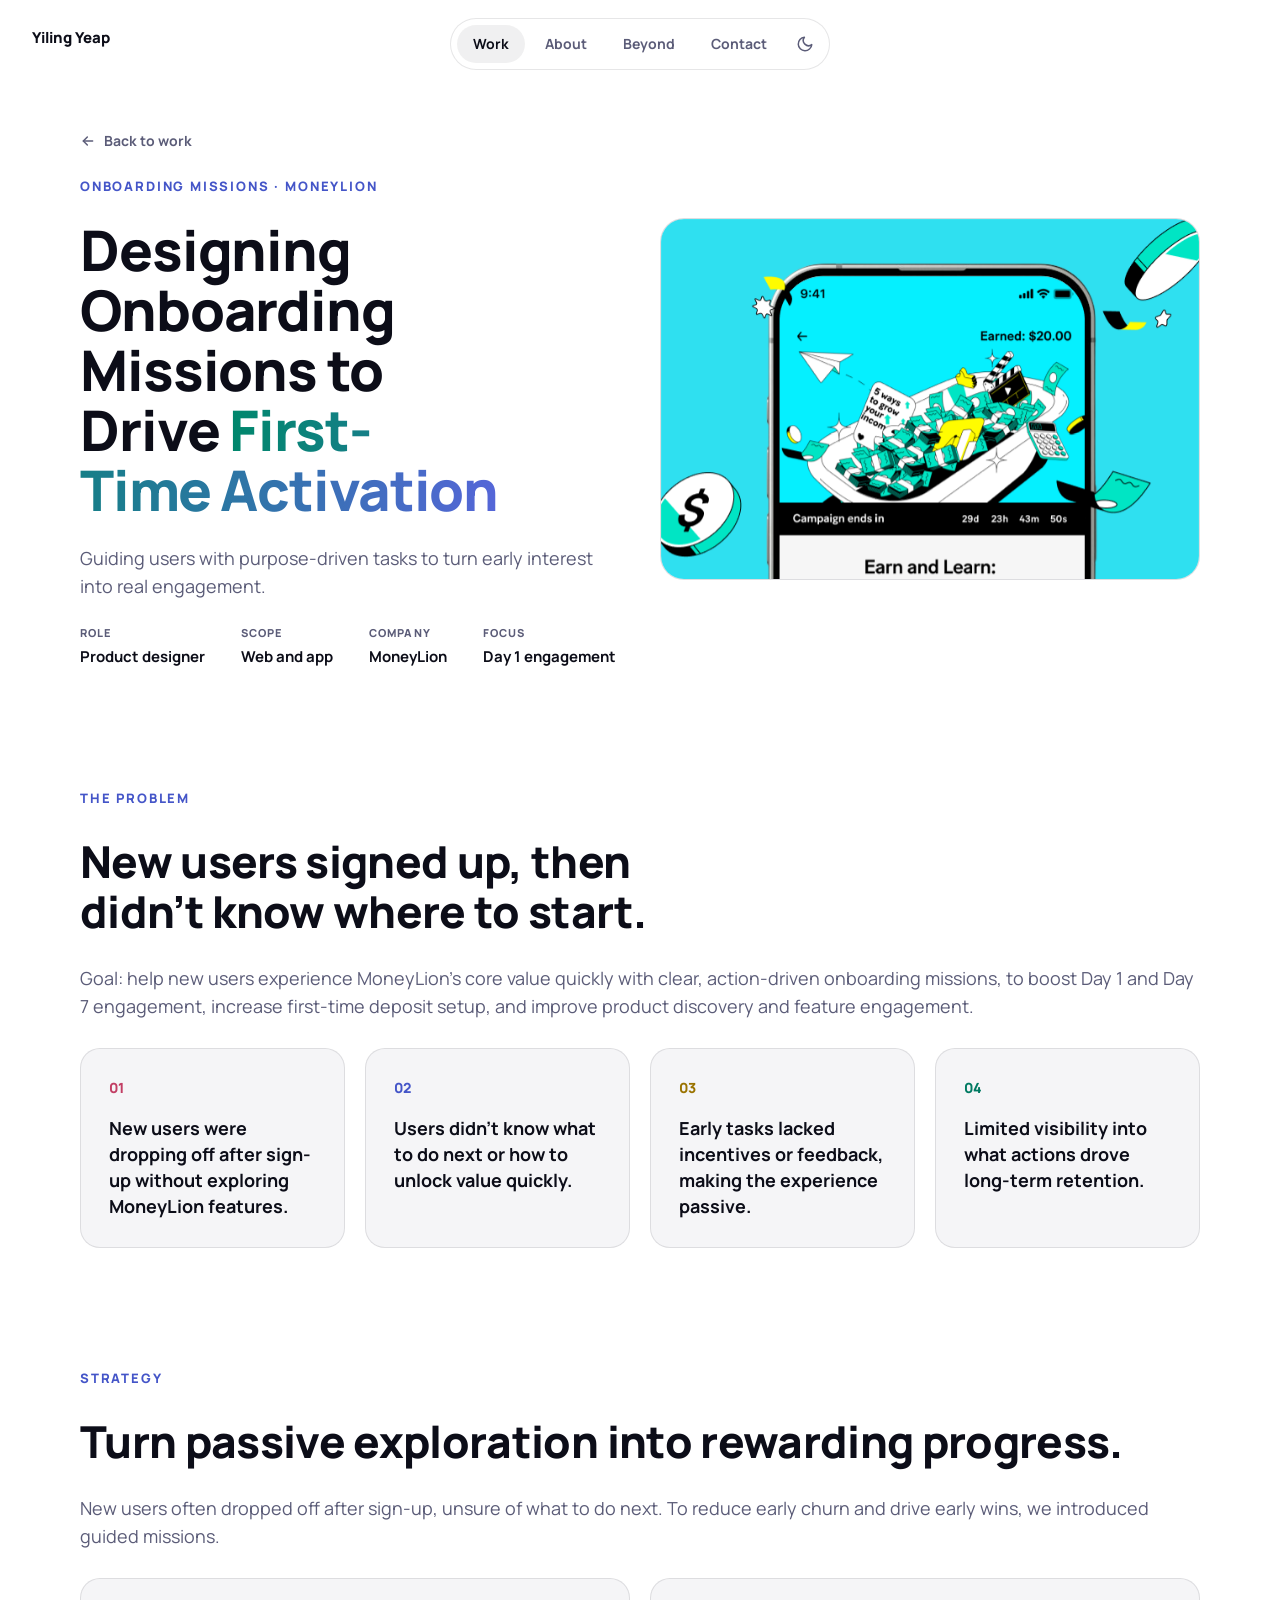
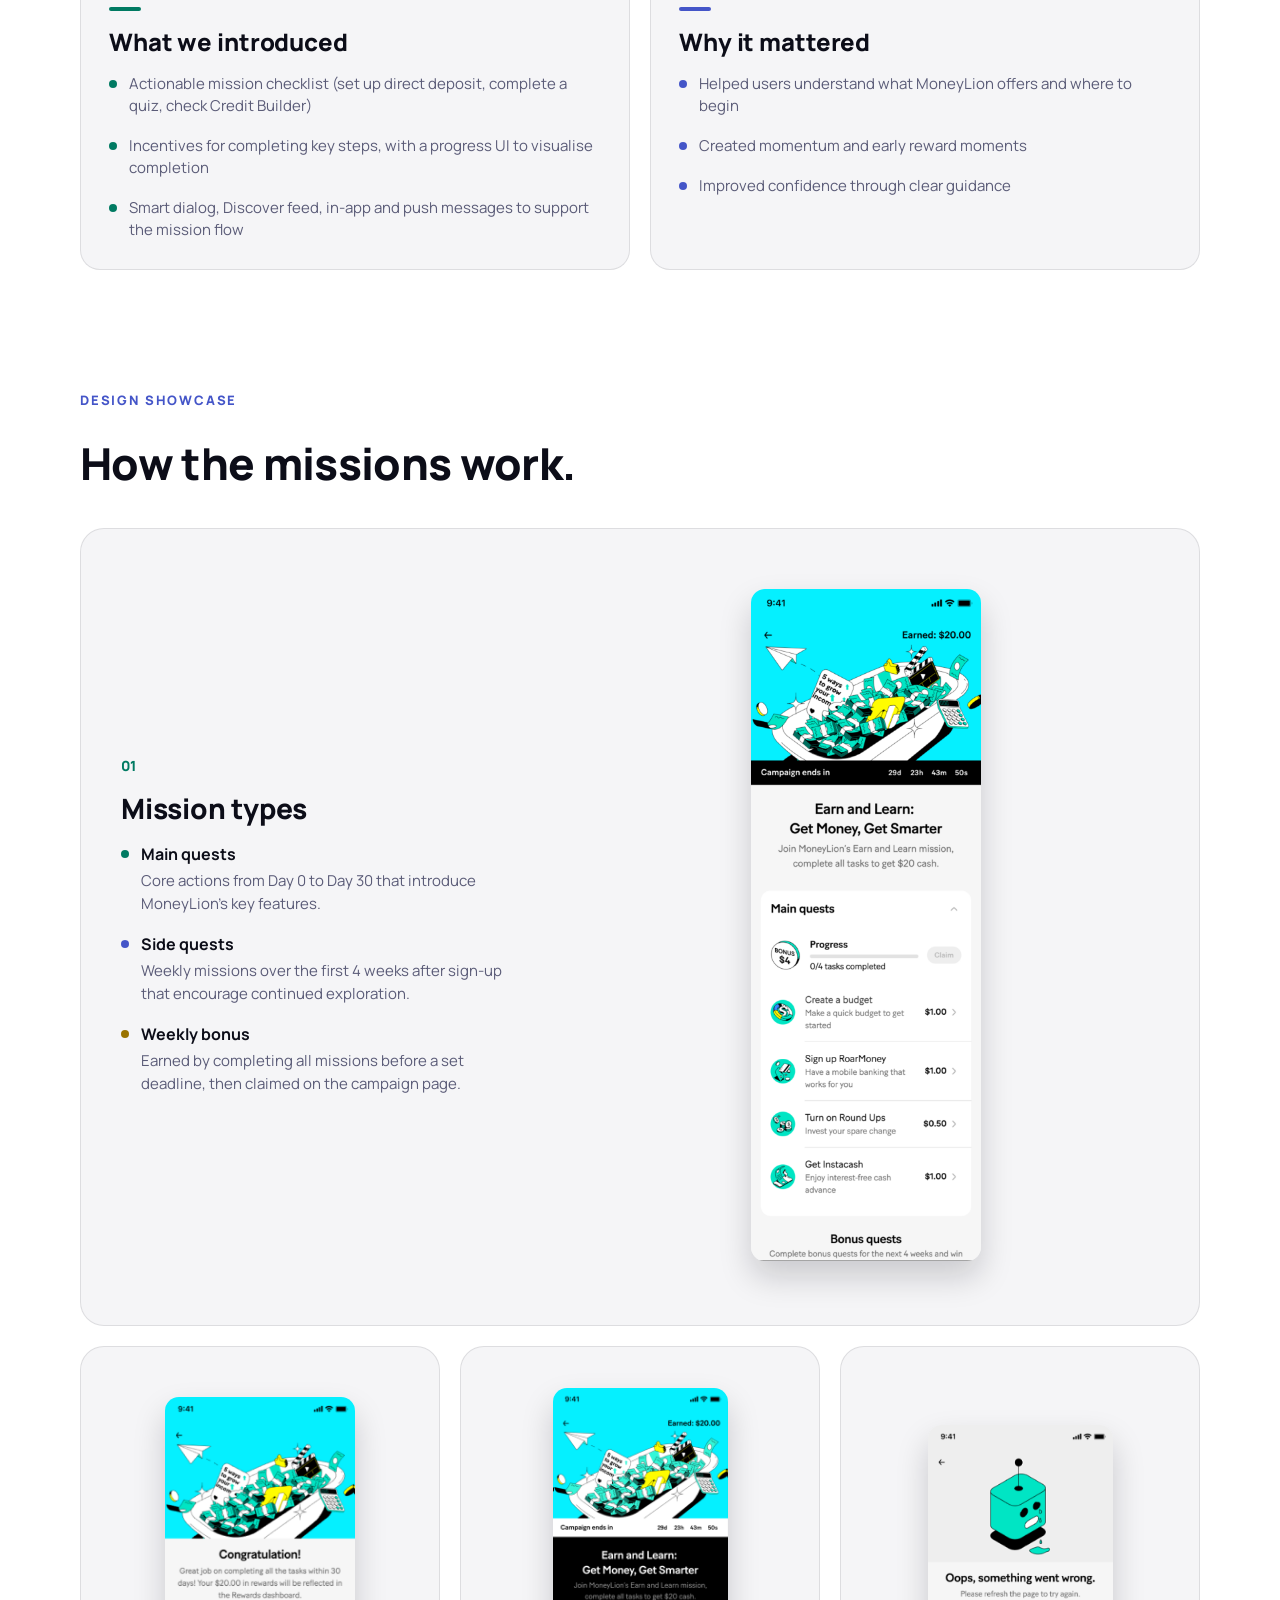
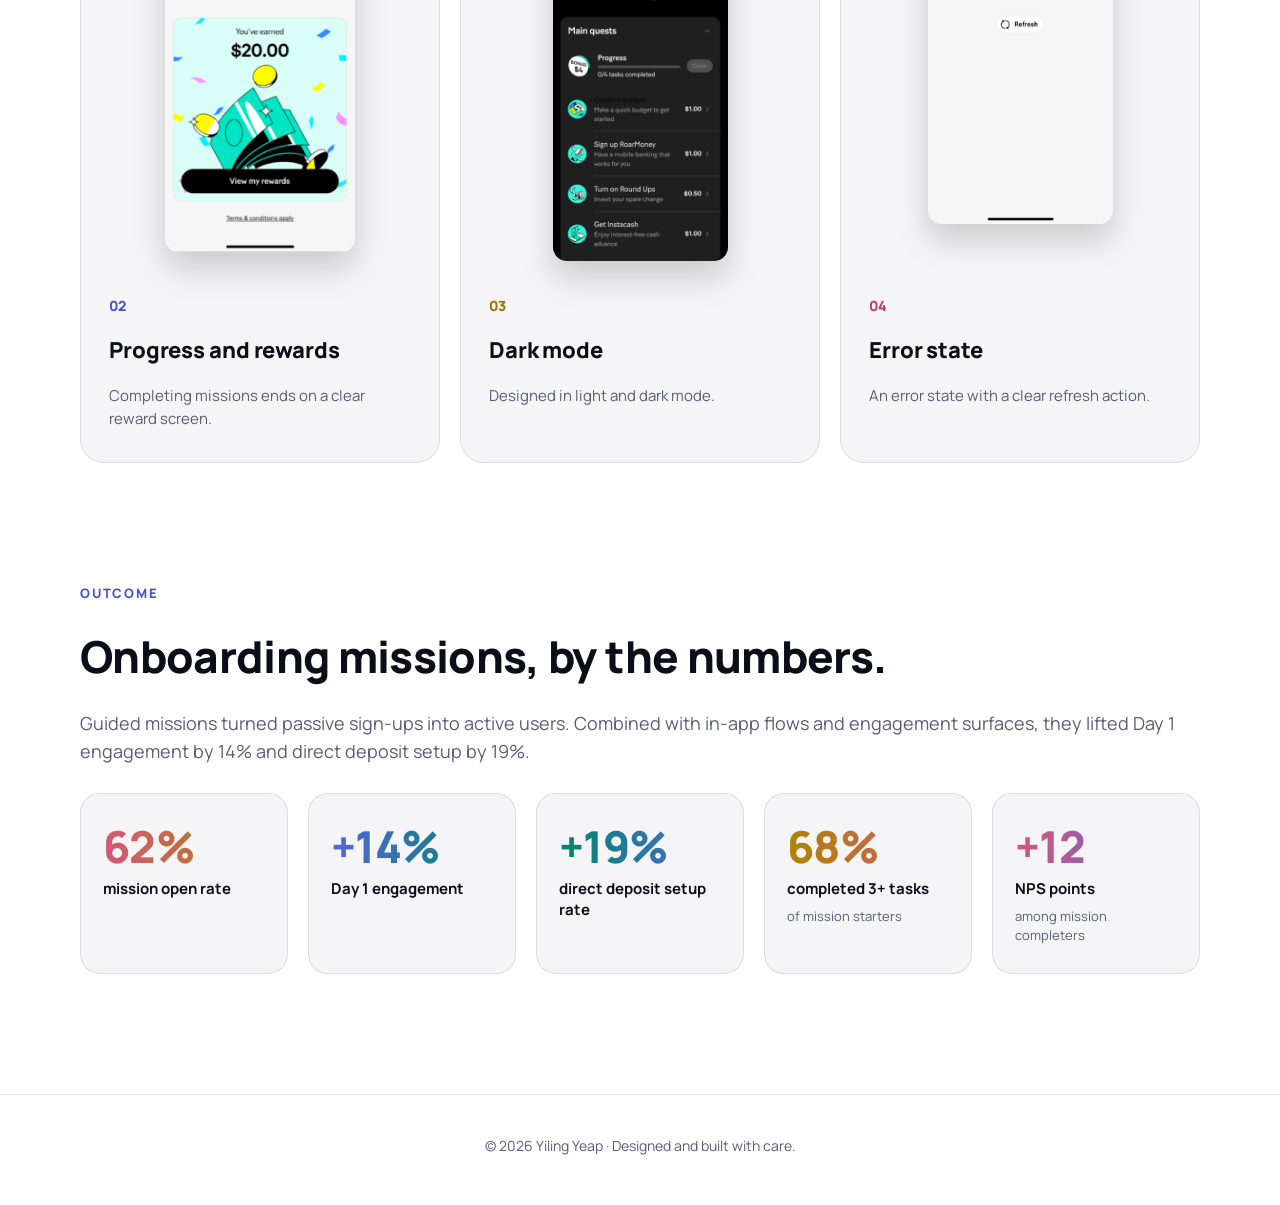
==== onboarding.html @ b0829413 "Remove dark edge columns baked into case-study screenshots Co-Authored-By: Claude Sonnet 5.5 <norepl" ====
<!doctype html>
<html lang="en">
<head>
<meta charset="utf-8">
<meta name="viewport" content="width=device-width,initial-scale=1">
<title>Onboarding Missions · Yiling Yeap</title>
<meta name="description" content="Designing MoneyLion Onboarding Missions: purpose-driven tasks that turn early interest into first-time activation. A case study by Yiling Yeap.">
<meta property="og:title" content="Onboarding Missions · Yiling Yeap">
<meta property="og:description" content="Designing MoneyLion Onboarding Missions to drive first-time activation.">
<meta name="theme-color" content="#0C0D18">
<script>
(function(){var t='dark';try{var s=localStorage.getItem('theme');if(s==='light'||s==='dark')t=s;else if(window.matchMedia&&matchMedia('(prefers-color-scheme: light)').matches)t='light';}catch(e){try{if(matchMedia('(prefers-color-scheme: light)').matches)t='light';}catch(e2){}}
document.documentElement.setAttribute('data-theme',t);
var m=document.querySelector('meta[name="theme-color"]');if(m)m.setAttribute('content',t==='light'?'#FFFFFF':'#0C0D18');})();
</script>
<link rel="preconnect" href="https://fonts.googleapis.com">
<link rel="preconnect" href="https://fonts.gstatic.com" crossorigin>
<link href="https://fonts.googleapis.com/css2?family=Manrope:wght@400;500;700;800&display=swap" rel="stylesheet">
<style>/* critical fallback: keeps the theme toggle from ever rendering as an unstyled button */
.theme-toggle{width:36px;height:36px;padding:0;margin:0;border:0;background:none;color:inherit;font:inherit;display:inline-grid;place-items:center;cursor:pointer;vertical-align:middle}
.theme-toggle svg{width:18px;height:18px;display:block}
.theme-toggle .i-moon{display:none}
html[data-theme="light"] .theme-toggle .i-sun{display:none}
html[data-theme="light"] .theme-toggle .i-moon{display:block}</style>
<!-- Cache-busting: bump ?v= on style.css and script.js (here and below) whenever either file changes -->
<link rel="stylesheet" href="style.css?v=20261031e">
</head>
<body class="case">

<a class="brand" href="index.html">Yiling Yeap</a>
<nav class="nav" aria-label="Primary">
  <a href="index.html#work" class="on" aria-current="page">Work</a><a href="index.html#about">About</a><a href="index.html#beyond">Beyond</a><a href="index.html#contact">Contact</a>
  <button class="theme-toggle" id="themeToggle" type="button" aria-label="Switch to light mode" aria-pressed="false">
  <svg class="i-sun" width="18" height="18" viewBox="0 0 24 24" fill="none" stroke="currentColor" stroke-width="2" stroke-linecap="round" stroke-linejoin="round" aria-hidden="true"><circle cx="12" cy="12" r="4"/><path d="M12 2v2M12 20v2M4.93 4.93l1.41 1.41M17.66 17.66l1.41 1.41M2 12h2M20 12h2M4.93 19.07l1.41-1.41M17.66 6.34l1.41-1.41"/></svg>
  <svg class="i-moon" width="18" height="18" viewBox="0 0 24 24" fill="none" stroke="currentColor" stroke-width="2" stroke-linecap="round" stroke-linejoin="round" aria-hidden="true"><path d="M21 12.8A9 9 0 1 1 11.2 3a7 7 0 0 0 9.8 9.8z"/></svg>
</button>
</nav>

<main>
<header class="cs-hero" id="top">
  <div class="wrap cs-hero-grid">
    <div class="cs-hero-copy">
      <a class="back" href="index.html#work"><svg width="16" height="16" viewBox="0 0 24 24" fill="none" stroke="currentColor" stroke-width="2.2" stroke-linecap="round" stroke-linejoin="round" aria-hidden="true"><path d="M19 12H5"/><path d="M11 6l-6 6 6 6"/></svg>Back to work</a>
      <div class="eyebrow">Onboarding Missions · MoneyLion</div>
      <h1 class="cs-h1">Designing Onboarding Missions to Drive <span class="g-mint-peri">First-Time Activation</span></h1>
      <p class="cs-sub">Guiding users with purpose-driven tasks to turn early interest into real engagement.</p>
      <dl class="meta">
        <div><dt>Role</dt><dd>Product designer</dd></div>
        <div><dt>Scope</dt><dd>Web and app</dd></div>
        <div><dt>Company</dt><dd>MoneyLion</dd></div>
        <div><dt>Focus</dt><dd>Day 1 engagement</dd></div>
      </dl>
    </div>
    <div class="vis cs-hero-vis"><img src="assets/onboarding.png" alt="MoneyLion Earn and Learn onboarding mission screen" width="640" height="429"></div>
  </div>
</header>

<section class="cs-sec" id="problem">
  <div class="wrap reveal">
    <div class="eyebrow">The problem</div>
    <h2>New users signed up, then didn’t know where to start.</h2>
    <p class="cs-lead">Goal: help new users experience MoneyLion’s core value quickly with clear, action-driven onboarding missions, to boost Day 1 and Day 7 engagement, increase first-time deposit setup, and improve product discovery and feature engagement.</p>
    <ul class="cs-grid g4">
      <li class="cs-card"><p class="cs-num a-pink">01</p><h3>New users were dropping off after sign-up without exploring MoneyLion features.</h3></li>
      <li class="cs-card"><p class="cs-num a-peri">02</p><h3>Users didn’t know what to do next or how to unlock value quickly.</h3></li>
      <li class="cs-card"><p class="cs-num a-yellow">03</p><h3>Early tasks lacked incentives or feedback, making the experience passive.</h3></li>
      <li class="cs-card"><p class="cs-num a-mint">04</p><h3>Limited visibility into what actions drove long-term retention.</h3></li>
    </ul>
  </div>
</section>

<section class="cs-sec" id="strategy">
  <div class="wrap reveal">
    <div class="eyebrow">Strategy</div>
    <h2>Turn passive exploration into rewarding progress.</h2>
    <p class="cs-lead">New users often dropped off after sign-up, unsure of what to do next. To reduce early churn and drive early wins, we introduced guided missions.</p>
    <ul class="cs-grid g2">
      <li class="cs-card strat a-mint"><span class="bar" aria-hidden="true"></span><h3>What we introduced</h3><ul><li>Actionable mission checklist (set up direct deposit, complete a quiz, check Credit Builder)</li><li>Incentives for completing key steps, with a progress UI to visualise completion</li><li>Smart dialog, Discover feed, in-app and push messages to support the mission flow</li></ul></li>
      <li class="cs-card strat a-peri"><span class="bar" aria-hidden="true"></span><h3>Why it mattered</h3><ul><li>Helped users understand what MoneyLion offers and where to begin</li><li>Created momentum and early reward moments</li><li>Improved confidence through clear guidance</li></ul></li>
    </ul>
  </div>
</section>

<section class="cs-sec" id="showcase">
  <div class="wrap reveal">
    <div class="eyebrow">Design showcase</div>
    <h2>How the missions work.</h2>
    <div class="showcase">
      <article class="cs-card wide a-mint">
        <div class="wide-text">
          <p class="cs-num">01</p>
          <h3>Mission types</h3>
          <ul class="mtypes">
            <li class="a-mint"><b>Main quests</b><span>Core actions from Day 0 to Day 30 that introduce MoneyLion’s key features.</span></li>
            <li class="a-peri"><b>Side quests</b><span>Weekly missions over the first 4 weeks after sign-up that encourage continued exploration.</span></li>
            <li class="a-yellow"><b>Weekly bonus</b><span>Earned by completing all missions before a set deadline, then claimed on the campaign page.</span></li>
          </ul>
        </div>
        <div class="stage s-mint wide-stage"><img class="screen sc-dash" src="assets/onboarding-dashboard.png?v=20261031e" alt="MoneyLion Earn and Learn mission dashboard showing main quests, a progress bar and tasks to complete" width="345" height="1007" loading="lazy"></div>
      </article>
      <div class="cs-grid g3 shots tall">
      <article class="cs-card show a-peri">
        <div class="stage s-peri"><img class="screen sc-reward" src="assets/onboarding-reward.png?v=20261031e" alt="MoneyLion congratulations screen after completing missions, showing $20.00 earned and a View my rewards button" width="418" height="1001" loading="lazy"></div>
        <p class="cs-num">02</p>
        <h3>Progress and rewards</h3>
        <p class="cap">Completing missions ends on a clear reward screen.</p>
      </article>
      <article class="cs-card show a-yellow">
        <div class="stage s-yellow"><img class="screen sc-dark" src="assets/onboarding-dark.png?v=20261031e" alt="MoneyLion mission dashboard in dark mode" width="368" height="995" loading="lazy"></div>
        <p class="cs-num">03</p>
        <h3>Dark mode</h3>
        <p class="cap">Designed in light and dark mode.</p>
      </article>
      <article class="cs-card show a-pink">
        <div class="stage s-pink"><img class="screen sc-err" src="assets/onboarding-error.png?v=20261031e" alt="MoneyLion error screen reading Oops, something went wrong, with a Refresh button" width="463" height="1000" loading="lazy"></div>
        <p class="cs-num">04</p>
        <h3>Error state</h3>
        <p class="cap">An error state with a clear refresh action.</p>
      </article>
      </div>
    </div>
  </div>
</section>

<section class="cs-sec" id="outcome">
  <div class="wrap reveal">
    <div class="eyebrow">Outcome</div>
    <h2>Onboarding missions, by the numbers.</h2>
    <p class="cs-lead">Guided missions turned passive sign-ups into active users. Combined with in-app flows and engagement surfaces, they lifted Day 1 engagement by 14% and direct deposit setup by 19%.</p>
    <ul class="cs-grid g5">
      <li class="cs-card stat"><p class="big n-pink">62%</p><p class="lbl">mission open rate</p></li>
      <li class="cs-card stat"><p class="big n-peri">+14%</p><p class="lbl">Day 1 engagement</p></li>
      <li class="cs-card stat"><p class="big n-mintpink">+19%</p><p class="lbl">direct deposit setup rate</p></li>
      <li class="cs-card stat"><p class="big g-yellow-pink">68%</p><p class="lbl">completed 3+ tasks</p><p class="sub2">of mission starters</p></li>
      <li class="cs-card stat"><p class="big n-pinkperi">+12</p><p class="lbl">NPS points</p><p class="sub2">among mission completers</p></li>
    </ul>
  </div>
</section>
</main>

<footer class="cs-foot"><p>© 2026 Yiling Yeap · Designed and built with care.</p></footer>

<script src="script.js?v=20261031e"></script>
</body>
</html>
---- style.css ----
:root{
  --bg:#0c0d18; --panel:#141528; --ink:#f4f3fb; --mute:#9a9bb8; --line:rgba(255,255,255,.09);
  --peri:#8d9cf0; --pink:#f4a6b5; --yellow:#ffd60a; --mint:#00e0b8; --on-ink:#0c0d18;
  --glass:rgba(20,21,40,.7); --nav-glass:rgba(20,21,40,.78); --paper:#f4f3fb;
  /* accent variants for text (equal to the accents in dark; darker in light for contrast) */
  --pink-x:var(--pink); --yellow-x:var(--yellow); --mint-x:var(--mint);
  --pink-t:var(--pink); --yellow-t:var(--yellow); --mint-t:var(--mint); --peri-t:var(--peri);
  --hover:rgba(255,255,255,.08); --chip:rgba(255,255,255,.04);
  --glow-pink:rgba(244,166,181,.24); --glow-peri:rgba(141,156,240,.2);
  --c1:rgba(244,166,181,.16); --c2:rgba(141,156,240,.18); --c3:rgba(0,224,184,.13);
  --beyond:rgba(141,156,240,.06);
  --tag-shadow:rgba(0,0,0,.35); --card-shadow:rgba(0,0,0,.4); --pol-shadow:rgba(0,0,0,.5);
  --chip-pink:rgba(244,166,181,.55); --chip-peri:rgba(141,156,240,.55); --chip-yellow:rgba(255,214,10,.55); --chip-mint:rgba(0,224,184,.55);
  --spark:#fff; --cur-fill:#f4f3fb; --cta-glow:rgba(244,166,181,.25);
  color-scheme:dark;
}
html[data-theme="light"]{
  --bg:#ffffff; --panel:#f5f5f7; --ink:#0c0d18; --mute:#5b5c78; --line:rgba(12,13,24,.10);
  --peri:#5566d8; --pink:#e86f8c; --yellow:#f2b800; --mint:#00b894; --on-ink:#f4f3fb;
  --glass:rgba(255,255,255,.7); --nav-glass:rgba(255,255,255,.86); --paper:#ffffff;
  --pink-x:#d4577a; --yellow-x:#b08400; --mint-x:#00876c;
  --pink-t:#c23e64; --yellow-t:#9a7300; --mint-t:#007a62; --peri-t:#4455c8;
  --hover:rgba(12,13,24,.06); --chip:rgba(12,13,24,.03);
  --glow-pink:rgba(232,111,140,.13); --glow-peri:rgba(85,102,216,.11);
  --c1:rgba(232,111,140,.10); --c2:rgba(85,102,216,.10); --c3:rgba(0,184,148,.09);
  --beyond:rgba(85,102,216,.05);
  --tag-shadow:rgba(12,13,24,.10); --card-shadow:rgba(12,13,24,.18); --pol-shadow:rgba(12,13,24,.18);
  --chip-pink:rgba(232,111,140,.6); --chip-peri:rgba(85,102,216,.5); --chip-yellow:rgba(242,184,0,.75); --chip-mint:rgba(0,184,148,.6);
  --spark:#e86f8c; --cur-fill:#0c0d18; --cta-glow:rgba(232,111,140,.28);
  color-scheme:light;
}
*{box-sizing:border-box;margin:0;padding:0}
html{scroll-behavior:smooth;scroll-padding-top:80px}
body{background:var(--bg);color:var(--ink);font-family:Manrope,system-ui,sans-serif;line-height:1.55;overflow-x:hidden;-webkit-font-smoothing:antialiased}
img{display:block;max-width:100%;height:auto}
a{color:inherit;text-decoration:none}
ul{list-style:none}
.wrap{max-width:1120px;margin:0 auto;padding:0 24px}
.center{text-align:center}

/* gradient text */
.g-mint-peri,.g-pink-yellow,.g-yellow-pink,.grad-role,.stats b{-webkit-background-clip:text;background-clip:text;color:transparent;-webkit-text-fill-color:transparent}
.g-mint-peri{background-image:linear-gradient(90deg,var(--peri),var(--mint-x))}
.section-mint .g-mint-peri{background-image:linear-gradient(90deg,var(--mint-x),var(--peri))}
.beyond .g-mint-peri{background-image:linear-gradient(90deg,var(--mint-x),var(--peri))}
.g-pink-yellow{background-image:linear-gradient(90deg,var(--pink-x),var(--yellow-x))}
.g-yellow-pink{background-image:linear-gradient(90deg,var(--yellow-x),var(--pink-x))}
.grad-role{background-image:linear-gradient(90deg,var(--peri),var(--mint-x) 50%,var(--yellow-x))}
.n-pink{background-image:linear-gradient(90deg,var(--pink-x),var(--yellow-x))}
.n-peri{background-image:linear-gradient(90deg,var(--peri),var(--mint-x))}
.n-yellow{background-image:linear-gradient(90deg,var(--pink-x),var(--yellow-x))}

/* nav */
.brand{position:fixed;top:26px;left:32px;z-index:50;font-weight:800;font-size:15px}
.nav{position:fixed;top:18px;left:50%;transform:translateX(-50%);z-index:50;display:flex;gap:4px;padding:6px;border-radius:999px;
  background:var(--nav-glass);backdrop-filter:blur(16px) saturate(1.4);-webkit-backdrop-filter:blur(16px) saturate(1.4);border:1px solid var(--line)}
.nav a{padding:8px 16px;border-radius:999px;font-size:14px;font-weight:700;color:var(--mute);transition:.2s}
.nav a:hover,.nav a.on{color:var(--ink);background:var(--hover)}
.nav{align-items:center}
.theme-toggle{width:36px;height:36px;margin:0;padding:0;display:grid;place-items:center;border-radius:999px;cursor:pointer;color:var(--mute);background:transparent;border:0;font:inherit;flex:none;transition:.2s}
.theme-toggle:hover{background:var(--hover);color:var(--ink)}
.theme-toggle:focus-visible{outline:2px solid var(--peri);outline-offset:3px}
.theme-toggle svg{width:18px;height:18px;display:block}
.theme-toggle .i-moon{display:none}
html[data-theme="light"] .theme-toggle .i-sun{display:none}
html[data-theme="light"] .theme-toggle .i-moon{display:block}

/* buttons */
.btn{display:inline-flex;align-items:center;padding:12px 22px;border-radius:999px;font-weight:800;font-size:14px;transition:transform .2s,background .2s,box-shadow .2s}
.btn.primary{background:var(--ink);color:var(--on-ink)}
.btn.primary:hover{transform:translateY(-2px);box-shadow:0 10px 30px var(--cta-glow)}
.btn.ghost{border:1px solid var(--line);color:var(--ink)}
.btn.ghost:hover{background:var(--hover);transform:translateY(-2px)}

/* hero */
.hero{position:relative;min-height:clamp(640px,62.5vw,900px);display:flex;align-items:center;justify-content:center;padding:120px 24px 80px;overflow:hidden}
.hero-copy{position:relative;z-index:3;width:min(1000px,100%);margin:0 auto;text-align:center;display:flex;flex-direction:column;align-items:center}
h1,h2,h3{text-wrap:balance}
h1{font-size:clamp(44px,6.67vw,96px);line-height:1.04;letter-spacing:-.035em;font-weight:800}
h1 .ln{display:block;overflow:hidden;padding-bottom:.2em;margin-bottom:-.12em}
h1 .ln:nth-child(2){overflow:visible}
h1 .w{display:inline-block;transform:translateY(125%);animation:up .9s cubic-bezier(.2,.8,.2,1) forwards}
h1 .ln:nth-child(2) .w{animation-delay:.12s}
.pd{white-space:nowrap;position:relative;display:inline-block;padding-bottom:.12em;margin-bottom:-.12em}
.box{position:absolute;inset:.1em -12px .14em -12px;border:1.5px solid var(--peri);opacity:0;animation:fade .5s 1.5s forwards;pointer-events:none;-webkit-text-fill-color:initial}
.box b{position:absolute;width:11px;height:11px;background:var(--bg);border:1.5px solid var(--peri)}
.box b:nth-child(1){left:-6px;top:-6px}.box b:nth-child(2){right:-6px;top:-6px}.box b:nth-child(3){left:-6px;bottom:-6px}.box b:nth-child(4){right:-6px;bottom:-6px}
.box .cur path{fill:var(--cur-fill)}
.box .cur{position:absolute;left:calc(100% + 5px);top:calc(100% + 4px);transform:rotate(-12deg);transform-origin:3px 3px}
.sub{margin-top:28px;font-size:clamp(17px,2.1vw,26px);color:var(--ink);max-width:none;opacity:0;animation:fade .8s .5s forwards}
.cta{display:flex;gap:12px;margin-top:32px;flex-wrap:wrap;justify-content:center;opacity:0;animation:fade .8s .7s forwards}
@keyframes up{to{transform:none}}
@keyframes fade{to{opacity:1}}
.glow{position:absolute;border-radius:50%;filter:blur(140px);pointer-events:none}
.g-pink{width:36.1%;aspect-ratio:1;left:74.3%;top:4.2%;background:var(--glow-pink)}
.g-peri{width:36.1%;aspect-ratio:520/420;left:-8.3%;top:38.7%;background:var(--glow-peri)}
.deco{position:absolute;inset:0;z-index:2;pointer-events:none}
.tag{position:absolute;padding:12px 20px;border-radius:999px;transform:translate(-50%,-50%) rotate(var(--r));background:var(--bg);border:2px solid currentColor;font-weight:800;font-size:16px;line-height:1.2;white-space:nowrap;box-shadow:0 8px 24px var(--tag-shadow);animation:flt 5s ease-in-out infinite}
.t-mint{color:var(--mint-t);left:26.8%;top:26.1%;--r:10deg}
.t-pink{color:var(--pink-t);left:77.5%;top:34.9%;--r:-11deg;animation-delay:-1.2s}
.t-peri{color:var(--peri-t);left:19.9%;top:73.8%;--r:-10deg;animation-delay:-2.4s}
.t-yellow{color:var(--yellow-t);left:73.8%;top:76%;--r:6deg;animation-delay:-3.6s}
@keyframes flt{0%,100%{transform:translate(-50%,-50%) rotate(var(--r))}50%{transform:translate(-50%,calc(-50% - 10px)) rotate(var(--r))}}
.dot{position:absolute;border-radius:50%;animation:bob 4s ease-in-out infinite}
.d-yellow{left:14.4%;top:36.7%;width:28px;height:28px;background:var(--yellow)}
.d-white{left:87.9%;top:54.3%;width:12px;height:12px;background:var(--spark);animation-delay:-1.5s}
.spark{position:absolute;background:currentColor;clip-path:polygon(50% 0,60% 40%,100% 50%,60% 60%,50% 100%,40% 60%,0 50%,40% 40%);animation:bob 4.5s ease-in-out infinite}
.s1{left:11.3%;top:28.9%;width:25px;height:25px;color:var(--spark)}
.s2{left:80.8%;top:61.8%;width:40px;height:40px;color:var(--pink);animation-delay:-2s}
@keyframes bob{50%{transform:translateY(-10px) rotate(8deg)}}
@media(max-width:900px){
  .hero{min-height:0;padding:120px 24px 80px}
  .tag,.spark,.d-white{display:none}
  .d-yellow{top:16%;left:8%}
  .g-pink{width:70%;left:40%}.g-peri{width:70%}
}

/* ticker */
.ticker{border-block:1px solid var(--line);overflow:hidden;white-space:nowrap;height:88px;display:flex;align-items:center;background:var(--bg)}
.track{display:inline-flex;align-items:center;gap:26px;animation:mq 60s linear infinite;padding-left:26px;will-change:transform}
.ticker:hover .track{animation-play-state:paused}
.track span{font-size:32px;font-weight:800;letter-spacing:-.01em;color:var(--mute)}
.track span.hi{color:var(--ink)}
.track i{width:20px;height:20px;background:var(--pink);clip-path:polygon(50% 0,60% 40%,100% 50%,60% 60%,50% 100%,40% 60%,0 50%,40% 40%);flex:none}
@keyframes mq{to{transform:translateX(-50%)}}

/* sections */
section{padding:120px 0;position:relative}
.eyebrow{font-size:13px;font-weight:800;letter-spacing:.14em;text-transform:uppercase;color:var(--peri-t)}
h2{font-size:clamp(36px,5vw,64px);letter-spacing:-.03em;line-height:1.05;font-weight:800;margin:14px 0 16px}
.lead{color:var(--mute);font-size:18px;max-width:640px}
.center .lead{margin:0 auto}

/* features */
.work .wrap{display:flex;flex-direction:column;gap:56px}
.feature{display:grid;grid-template-columns:640px 1fr;gap:56px;align-items:center}
.feature.flip{grid-template-columns:1fr 640px}
.feature.flip .vis{order:2}
.vis{position:relative;border-radius:24px;overflow:hidden;isolation:isolate;transform:translateZ(0);border:1px solid var(--line);background:var(--panel)}
.vis img{width:100%;transform:scale(1) translateZ(0);transform-origin:50% 50%;backface-visibility:hidden;will-change:transform;transition:transform .5s cubic-bezier(.2,.7,.2,1)}
.feature:hover .vis img{transform:scale(1.03) translateZ(0)}
.stats{display:flex;gap:32px;margin-bottom:28px}
.stats b{display:block;font-size:40px;font-weight:800;letter-spacing:-.03em;line-height:1.1}
.stats small{color:var(--mute);font-size:15px}
.feature h3{font-size:clamp(28px,3vw,36px);line-height:1.15;letter-spacing:-.02em;font-weight:800;margin-bottom:24px}
.feature p{color:var(--mute);font-size:17px;line-height:1.6;margin-bottom:28px}
.feature .info p:last-child{margin-bottom:0}
.bubble{position:absolute;left:5.6%;top:35%;width:47.5%;background:var(--ink);color:var(--on-ink);border-radius:18px;padding:18px 20px;min-width:0;transform:rotate(-2deg);
  box-shadow:0 16px 32px var(--card-shadow)}
.bubble::after{content:"";position:absolute;left:24px;bottom:-8px;width:16px;height:16px;background:var(--ink);transform:rotate(45deg);border-radius:3px}
.bubble blockquote{font-weight:700;font-size:clamp(11px,1.5vw,16px);line-height:1.35}
.bubble figcaption{margin-top:6px;font-size:clamp(9px,1vw,12px);color:#5b5c78}
html[data-theme="light"] .bubble figcaption{color:#b8b9d0}

/* about */
.about-grid{display:grid;grid-template-columns:.85fr 1.15fr;gap:72px;align-items:center}
.polaroid{background:var(--paper);padding:14px 14px 18px;border-radius:6px;box-shadow:0 40px 80px var(--pol-shadow);transform-origin:50% 50%;backface-visibility:hidden;will-change:transform;transition:transform .5s cubic-bezier(.2,.7,.2,1)}
.polaroid figcaption{color:#0c0d18;font-weight:700;font-size:14px;text-align:center;padding-top:14px}
.tilt-l{transform:rotate(-4deg)}
.tilt-l:hover{transform:rotate(0) scale(1.02)}
.body-lg{font-size:18px;color:var(--mute);line-height:1.6;margin-bottom:22px}
.pull{text-wrap:balance;border-left:3px solid var(--pink);padding-left:18px;font-size:20px;font-weight:700;line-height:1.4;margin-bottom:26px}
.chips{display:flex;flex-wrap:wrap;gap:10px}
.chips li{padding:10px 16px;border-radius:999px;font-size:14px;font-weight:700;background:var(--chip);border:1px solid var(--line)}
.c-pink{border-color:var(--chip-pink)!important}.c-peri{border-color:var(--chip-peri)!important}
.c-yellow{border-color:var(--chip-yellow)!important}.c-mint{border-color:var(--chip-mint)!important}

/* beyond */
.beyond{background:var(--beyond)}
.pair{display:grid;grid-template-columns:1fr 1fr;gap:64px;margin-top:64px;padding:20px 0}
.moment{text-align:center}
.moment .polaroid{padding:14px 14px 52px;margin-bottom:30px}
.moment .polaroid img{width:100%}
.moment .polaroid{transform:rotate(0)}
.moment:hover .polaroid{transform:rotate(-3deg)}
.moment:nth-child(even):hover .polaroid{transform:rotate(3deg)}
.moment b{display:block;font-size:20px;font-weight:800;color:var(--peri-t);margin-bottom:6px}
.moment small{display:block;color:var(--mute);font-size:15px;max-width:440px;margin:0 auto}

/* contact */
.contact{padding:120px 0;overflow:hidden;text-align:center}
.mega{font-size:clamp(40px,6vw,84px);line-height:1.05;letter-spacing:-.03em;max-width:1000px;margin:18px auto 24px}
.mail{display:inline-block;font-size:clamp(20px,3vw,40px);font-weight:800;letter-spacing:-.01em;border-bottom:3px solid var(--pink);padding-bottom:2px;transition:color .2s,border-color .2s}
.mail:hover{color:var(--yellow-x);border-color:var(--yellow-x)}
.social{margin-top:22px;color:var(--mute);font-size:16px}
.social a{color:var(--ink);border-bottom:1px solid var(--mute)}
.legal{margin-top:22px;color:var(--mute);font-size:13px}
.c1{width:520px;height:380px;left:-140px;top:15%;background:var(--c1)}
.c2{width:600px;height:420px;left:38%;top:-60px;background:var(--c2)}
.c3{width:480px;height:380px;right:-120px;top:20%;background:var(--c3)}
.contact .wrap{position:relative;z-index:2}

/* reveal + toast */
.reveal{opacity:0;transform:translateY(34px);transition:opacity .8s ease,transform .8s ease}
.reveal.in{opacity:1;transform:none}
.toast{position:fixed;left:50%;bottom:28px;transform:translate(-50%,20px);background:var(--ink);color:var(--on-ink);font-weight:800;font-size:14px;padding:12px 20px;border-radius:999px;opacity:0;pointer-events:none;transition:.3s;z-index:80}
.toast.show{opacity:1;transform:translate(-50%,0)}

/* theme switch: short colour fade, applied only while switching so hero, ticker and image hovers are untouched */
html.theme-fade body,html.theme-fade .nav,html.theme-fade .nav a,html.theme-fade .theme-toggle,html.theme-fade .ticker,html.theme-fade .track span,html.theme-fade .vis,html.theme-fade .tag,html.theme-fade .box b,
html.theme-fade .chips li,html.theme-fade .beyond,html.theme-fade .lead,html.theme-fade .feature p,html.theme-fade .stats small,html.theme-fade .body-lg,html.theme-fade .moment small,html.theme-fade .social,html.theme-fade .legal,html.theme-fade .eyebrow,html.theme-fade .pull,html.theme-fade .btn,html.theme-fade .mail{transition:background-color .3s ease,color .3s ease,border-color .3s ease}

/* responsive */
@media(max-width:1100px){
  .feature,.feature.flip{grid-template-columns:1fr;gap:28px}
  .feature.flip .vis{order:0}
  .about-grid{grid-template-columns:1fr;gap:48px}
  .about-grid .polaroid{max-width:360px;margin:0 auto}
  .brand{display:none}
}
@media(max-width:700px){
  h1{font-size:clamp(30px,9.6vw,48px)}
  .box{inset:.1em -10px .16em -10px}
  section{padding:84px 0}
  .pair{grid-template-columns:1fr;gap:48px}
  .nav a{padding:8px 11px;font-size:13px}
    .stats b{font-size:34px}
  .track span{font-size:24px}.ticker{height:68px}
}
@media(prefers-reduced-motion:reduce){
  *{animation:none!important;transition:none!important;scroll-behavior:auto!important}
  h1 .w{transform:none}.sub,.cta,.box{opacity:1}.reveal{opacity:1;transform:none}
}

/* ============ Referral case study page (body.case) ============ */
:root{
  --st-pink:rgba(244,166,181,.22); --st-peri:rgba(141,156,240,.22); --st-yellow:rgba(255,214,10,.22); --st-mint:rgba(0,224,184,.22);
}
html[data-theme="light"]{
  --st-pink:rgba(232,111,140,.2); --st-peri:rgba(85,102,216,.18); --st-yellow:rgba(242,184,0,.22); --st-mint:rgba(0,184,148,.2);
}
.case .wrap{max-width:1168px}
.case .a-pink{--a:var(--pink-t)}.case .a-peri{--a:var(--peri-t)}.case .a-yellow{--a:var(--yellow-t)}.case .a-mint{--a:var(--mint-t)}
.case .s-pink{--st:var(--st-pink)}.case .s-peri{--st:var(--st-peri)}.case .s-yellow{--st:var(--st-yellow)}.case .s-mint{--st:var(--st-mint)}
.n-pinkperi{background-image:linear-gradient(90deg,var(--pink-x),var(--peri))}
.n-mintpink{background-image:linear-gradient(90deg,var(--mint-x),var(--peri))}
.big{-webkit-background-clip:text;background-clip:text;color:transparent;-webkit-text-fill-color:transparent}
.cs-h1 .g-mint-peri{background-image:linear-gradient(90deg,var(--mint-x),var(--peri))}

/* hero */
.cs-hero{padding:130px 0 120px;position:relative}
.cs-hero-grid{display:grid;grid-template-columns:540px 1fr;gap:40px;align-items:center;justify-content:space-between}
.cs-hero-copy{display:flex;flex-direction:column;gap:24px;align-items:flex-start;min-width:0}
.case .back{display:inline-flex;align-items:center;gap:8px;font-size:14px;font-weight:700;color:var(--mute);transition:color .2s}
.case .back svg{flex:none;transition:transform .25s ease}
.case .back:hover svg{transform:translateX(-4px)}
.case .back:hover{color:var(--ink)}
.case .back:focus-visible{outline:2px solid var(--peri);outline-offset:4px;border-radius:4px}
h1.cs-h1{font-size:56px;line-height:60px;letter-spacing:-.02em;font-weight:800}
.cs-sub{font-size:18px;line-height:28px;color:var(--mute)}
.meta{display:flex;flex-wrap:wrap;gap:20px 36px}
.meta dt{font-size:11px;font-weight:800;letter-spacing:.1em;text-transform:uppercase;color:var(--mute);margin-bottom:4px}
.meta dd{font-size:15px;font-weight:700;color:var(--ink)}
.cs-hero-vis{width:100%;max-width:540px;justify-self:end}

/* sections */
.cs-sec{padding:0 0 120px}
.cs-sec .wrap{display:flex;flex-direction:column;gap:28px;align-items:stretch}
.cs-sec h2{font-size:44px;line-height:50px;letter-spacing:-.015em;margin:0}
.cs-lead{font-size:18px;line-height:28px;color:var(--mute)}
.cs-grid{display:grid;gap:20px;align-items:stretch}
.cs-grid.g4{grid-template-columns:repeat(4,1fr)}
.cs-grid.g3{grid-template-columns:repeat(3,1fr)}
.cs-grid.g2{grid-template-columns:repeat(2,1fr)}
.cs-grid.g5{grid-template-columns:repeat(5,1fr);gap:20px}
.cs-card{background:var(--panel);border:1px solid var(--line);border-radius:20px;padding:28px;min-width:0}
.cs-num{font-size:14px;font-weight:800;color:var(--a)}
.cs-card h3{font-size:18px;line-height:26px;font-weight:700;color:var(--ink);letter-spacing:0;text-wrap:pretty}
#problem .cs-card{display:flex;flex-direction:column;gap:16px}

/* strategy */
.strat{display:flex;flex-direction:column;gap:18px}
.strat .bar{width:32px;height:4px;border-radius:2px;background:var(--a)}
.strat h3{font-size:24px;line-height:30px;font-weight:800;letter-spacing:-.005em}
.strat ul{display:flex;flex-direction:column;gap:18px}
.strat li{position:relative;padding-left:20px;font-size:15px;line-height:22px;color:var(--mute)}
.strat li::before{content:"";position:absolute;left:0;top:7px;width:8px;height:8px;border-radius:50%;background:var(--a)}

/* showcase */
.showcase{display:flex;flex-direction:column;gap:20px;padding-top:12px}
.showcase .cs-card{border-radius:24px}
.cs-card.wide{display:flex;align-items:center;gap:40px;padding:28px 28px 32px 40px}
.wide-text{display:flex;flex-direction:column;gap:14px;width:340px;flex:none}
.wide-text h3{font-size:28px;line-height:34px;font-weight:800;letter-spacing:-.008em}
.cap{font-size:16px;line-height:25px;color:var(--mute)}
.stage{background:linear-gradient(125deg,var(--st) 0%,transparent 71.4%);border-radius:18px;display:flex;align-items:center;justify-content:center;overflow:hidden}
.wide-stage{flex:1 1 0;min-width:0;gap:28px;padding:32px 24px;border-radius:20px;background-image:linear-gradient(139deg,var(--st) 0%,transparent 71.4%)}
.rel{display:flex;flex-direction:column;align-items:center;gap:14px;flex:0 1 170px;min-width:0}
.rel figcaption{font-size:12px;font-weight:800;letter-spacing:.12em;color:var(--mute)}
.arrow{font-size:28px;font-weight:700;color:var(--mute);line-height:1}
.screen{display:block;border-radius:14px;box-shadow:0 16px 32px var(--card-shadow);object-fit:cover;object-position:top;max-width:100%}
.sc-rel{width:100%;aspect-ratio:170/491;height:auto}
.shots .cs-card{display:flex;flex-direction:column;gap:20px;padding:28px 28px 32px}
.shots .stage{width:100%;height:440px}
.shots .cs-card h3{font-size:22px;line-height:28px;font-weight:800;letter-spacing:-.005em}
.shots .cap{font-size:15px;line-height:23px}
.sc-roar{width:200px;height:auto;aspect-ratio:200/433}
.sc-fest{width:150px;height:auto;aspect-ratio:150/442}
.sc-mail{width:250px;height:auto;aspect-ratio:250/361}

/* outcome */
.stat{display:flex;flex-direction:column;gap:8px;padding:32px 28px;border-radius:20px}
.stat .big{font-size:52px;line-height:56px;font-weight:800;letter-spacing:-.02em;white-space:nowrap}
.stat .lbl{font-size:16px;line-height:22px;font-weight:700;color:var(--ink)}
.stat .sub2{font-size:14px;line-height:20px;color:var(--mute)}

/* Onboarding Missions page additions */
.wide-text .mtypes{display:flex;flex-direction:column;gap:18px;margin-top:4px}
.mtypes li{position:relative;display:flex;flex-direction:column;gap:4px;padding-left:20px}
.mtypes li::before{content:"";position:absolute;left:0;top:7px;width:8px;height:8px;border-radius:50%;background:var(--a)}
.mtypes b{font-size:16px;line-height:22px;font-weight:700;color:var(--ink)}
.mtypes span{font-size:15px;line-height:23px;color:var(--mute)}
.cs-card.wide:has(.mtypes) .wide-text{width:400px}
.shots.tall .stage{height:500px}
.sc-dash{width:230px;height:auto;aspect-ratio:345/1007}
.sc-reward{width:190px;height:auto;aspect-ratio:418/1001}
.sc-dark{width:175px;height:auto;aspect-ratio:368/995}
.sc-err{width:185px;height:auto;aspect-ratio:463/1000}
.cs-grid.g5 .stat{padding:28px 22px}
.cs-grid.g5 .stat .big{font-size:44px;line-height:48px;letter-spacing:-.015em}
.cs-grid.g5 .stat .lbl{font-size:15px;line-height:21px}
.cs-grid.g5 .stat .sub2{font-size:13px;line-height:19px}

/* footer */
.cs-foot{border-top:1px solid var(--line);padding:40px 24px 48px;text-align:center;font-size:14px;color:var(--mute)}

/* home page: Referral card link */
.vis a{display:block}
.vis a:focus-visible{outline:2px solid var(--peri);outline-offset:-4px;border-radius:24px}
.feature h3 a{transition:color .2s}
.feature h3 a:hover,.feature:hover h3 a{color:var(--peri-t)}
.feature h3 a:focus-visible{outline:2px solid var(--peri);outline-offset:4px;border-radius:6px}

@media(max-width:1100px){
  .cs-hero-grid{grid-template-columns:1fr 1fr;gap:32px}
  h1.cs-h1{font-size:44px;line-height:48px}
  .cs-card.wide{gap:28px;padding:28px}
  .wide-text{width:260px}
  .cs-grid.g4{grid-template-columns:repeat(2,1fr)}
  .cs-grid.g5{grid-template-columns:repeat(3,1fr)}
  .cs-card.wide:has(.mtypes) .wide-text{width:300px}
}
@media(max-width:900px){
  .cs-hero{padding:120px 0 80px}
  .cs-hero-grid{grid-template-columns:1fr}
  .cs-hero-vis{justify-self:stretch;max-width:none}
  .cs-sec{padding-bottom:84px}
  .cs-sec h2{font-size:36px;line-height:42px}
  .cs-grid.g3,.cs-grid.g2{grid-template-columns:1fr}
  .cs-card.wide{flex-direction:column;align-items:stretch;gap:24px}
  .wide-text,.cs-card.wide:has(.mtypes) .wide-text{width:auto}
  .wide-stage{flex:none;width:100%}
}
@media(max-width:700px){
  .cs-grid.g5{grid-template-columns:repeat(2,1fr)}
}
@media(max-width:560px){
  h1.cs-h1{font-size:34px;line-height:38px}
  .cs-sub,.cs-lead{font-size:16px;line-height:26px}
  .cs-sec h2{font-size:30px;line-height:36px}
  .cs-grid.g4{grid-template-columns:1fr}
  .cs-card{padding:24px}
  .cs-card.wide{padding:24px}
  .wide-stage{gap:12px;padding:24px 14px}
  .shots .stage{height:400px}
  .shots.tall .stage{height:500px}
  .stat .big{font-size:44px;line-height:48px}
  .meta{gap:18px 28px}
}

/* strat cards (shared with referral and onboarding) */
.strat.a-mint,.strat.a-peri,.strat.a-pink{gap:16px}
.strat > p{font-size:16px;line-height:24px;color:var(--mute)}
/* home page: confidential Straight2Bank card (not a link) */
.badge-conf{position:absolute;top:24px;left:24px;z-index:3;display:inline-flex;align-items:center;gap:8px;padding:9px 16px 9px 14px;border-radius:999px;
  font-size:12px;font-weight:800;text-transform:uppercase;letter-spacing:.1em;line-height:1;color:var(--ink);
  background:color-mix(in srgb,var(--bg) 82%,transparent);border:1px solid color-mix(in srgb,var(--ink) 18%,transparent);
  backdrop-filter:blur(12px);-webkit-backdrop-filter:blur(12px)}
.badge-conf svg{flex:none;display:block}
.badge-conf svg{color:var(--peri-t)}
.feature.conf:hover .vis img{transform:none}
.feature.conf .info p{margin-bottom:0}
@media(max-width:560px){
  .badge-conf{top:14px;left:14px;padding:7px 12px 7px 10px;gap:6px;font-size:11px}
  .feature.conf .bubble{top:42%}
}

/* ============ Home hover micro-animations: Referral + Onboarding cards ============
   Plate (phone and hand, never moves) + separate decorative layers exported from Figma.
   Motion is driven by two registered custom properties: --p (loops while hovered, paused
   otherwise) and --amp (transitions 0 to 1 on hover, so layers ease in and glide home on
   hover out). Browsers without @property simply show the static image. */
@property --p{syntax:'<number>';inherits:false;initial-value:0}
@property --amp{syntax:'<number>';inherits:false;initial-value:0}
.feature .vis .anim{position:relative;display:block;width:100%;aspect-ratio:var(--ar);line-height:0;
  --tx:0px;--ty:0px;--rot:0deg;--sc:0;--op:0;--dur:3.4s;--delay:0s;--wave:anim-swing}
.anim-referral{--ar:640/460}
.anim-onboarding{--ar:640/429}
.feature .vis .anim img{max-width:none}
.feature .vis .anim img.base,.feature:hover .vis .anim img.base{position:relative;display:block;width:100%;height:100%;transform:none;transition:none;will-change:auto}
.feature .vis .anim img.el,.feature:hover .vis .anim img.el{
  position:absolute;display:block;pointer-events:none;
  --k:calc(var(--p) * var(--amp));
  transform:translate(calc(var(--tx) * var(--k) + var(--mx,0) * var(--depth,6px) * var(--amp)),calc(var(--ty) * var(--k) + var(--my,0) * var(--depth,6px) * var(--amp))) rotate(calc(var(--rot) * var(--k))) scale(calc(1 + var(--sc) * var(--k)));
  opacity:calc(1 - var(--op) * var(--k) * var(--k));
  will-change:transform;
  animation:var(--wave) var(--dur) linear var(--delay) infinite paused;
  transition:--amp 1.4s cubic-bezier(.22,1,.36,1)}
@media(hover:hover){
  .feature:hover .vis .anim img.el{--amp:1;animation-play-state:running;transition:--amp 1.2s cubic-bezier(.22,1,.36,1)}
}
.feature:focus-within .vis .anim img.el{--amp:1;animation-play-state:running;transition:--amp 1.2s cubic-bezier(.22,1,.36,1)}
@keyframes anim-swing{0%{--p:0;animation-timing-function:cubic-bezier(.37,0,.63,1)}25%{--p:1;animation-timing-function:cubic-bezier(.37,0,.63,1)}75%{--p:-1;animation-timing-function:cubic-bezier(.37,0,.63,1)}100%{--p:0}}
@keyframes anim-pulse{0%{--p:0;animation-timing-function:cubic-bezier(.37,0,.63,1)}50%{--p:1;animation-timing-function:cubic-bezier(.37,0,.63,1)}100%{--p:0}}
/* Referral: tags bob in opposite phase, star turns and pops */
.vis .anim .el-roary{--depth:16px;--ty:-12px;--rot:5deg;--dur:2.8s;transform-origin:50% 60%}
.vis .anim .el-meow{--depth:14px;--ty:12px;--rot:-5deg;--dur:2.8s;transform-origin:50% 50%}
.vis .anim .el-star{--depth:22px;--wave:anim-pulse;--rot:18deg;--sc:.14;--dur:2.2s;transform-origin:50% 55%}
/* Onboarding: coins drift (towards the card edge they hang off), cash sways, stars twinkle */
.vis .anim .el-coin-large{--depth:20px;--wave:anim-pulse;--tx:14px;--ty:-12px;--rot:-10deg;--dur:3.1s;transform-origin:50% 50%}
.vis .anim .el-coin-dollar{--depth:24px;--wave:anim-pulse;--tx:-14px;--ty:-14px;--rot:10deg;--dur:3.4s;--delay:-1s;transform-origin:50% 50%}
.vis .anim .el-cash{--depth:12px;--ty:-9px;--rot:7deg;--dur:3.1s;--delay:-.7s;transform-origin:12% 50%}
.vis .anim .el-band{--depth:16px;--ty:8px;--rot:12deg;--tx:6px;--dur:2.8s;--delay:-.4s;transform-origin:50% 50%}
.vis .anim .el-yellow{--depth:10px;--ty:-9px;--rot:-18deg;--dur:2.8s;--delay:-1.1s;transform-origin:50% 50%}
.vis .anim .el-star-s{--depth:18px;--sc:.3;--op:.3;--rot:25deg;--dur:2.1s;--delay:-.3s;transform-origin:50% 50%}
.vis .anim .el-star-p{--depth:12px;--sc:.3;--op:.3;--rot:-22deg;--dur:2.4s;--delay:-1.2s;transform-origin:50% 50%}
@media(prefers-reduced-motion:reduce){
  .feature .vis .anim img.el,.feature:hover .vis .anim img.el{animation:none!important;transition:none!important;transform:none;opacity:1}
}

/* Hover extras: whole-image zoom (phone included, so it stays fixed relative to the frame), shine sweep, sparkle burst, pointer parallax (see script.js) */
.feature .vis .anim{overflow:hidden;transform:scale(1) translateZ(0);transition:transform 1.1s cubic-bezier(.16,1,.3,1)}
@media(hover:hover){.feature:hover .vis .anim{transform:scale(1.05) translateZ(0)}}
.feature:focus-within .vis .anim{transform:scale(1.05) translateZ(0)}
.anim::after{content:"";position:absolute;inset:0;pointer-events:none;z-index:4;
  background:linear-gradient(105deg,transparent 38%,rgba(255,255,255,.22) 50%,transparent 62%);
  transform:translateX(-120%);transition:none}
@media(hover:hover){.feature:hover .anim::after{animation:shine 5s linear infinite}}
.feature:focus-within .anim::after{animation:shine 5s linear infinite}
@keyframes shine{0%{transform:translateX(-120%);animation-timing-function:cubic-bezier(.05,.6,.25,1)}48%{transform:translateX(120%)}100%{transform:translateX(120%)}}
.anim .spark{position:absolute;z-index:3;width:var(--s,16px);height:var(--s,16px);margin:calc(var(--s,16px) / -2) 0 0 calc(var(--s,16px) / -2);pointer-events:none;
  color:var(--c,var(--yellow));opacity:0;transform:scale(0) rotate(0deg);animation:spark 2.8s cubic-bezier(.37,0,.63,1) var(--d,0s) infinite paused}
.anim .spark svg{display:block;width:100%;height:100%}
@media(hover:hover){.feature:hover .anim .spark{animation-play-state:running}}
.feature:focus-within .anim .spark{animation-play-state:running}
@keyframes spark{0%{opacity:0;transform:scale(0) rotate(0deg)}22%{opacity:1;transform:scale(1.15) rotate(40deg)}45%{opacity:1;transform:scale(.8) rotate(80deg)}70%,100%{opacity:0;transform:scale(0) rotate(140deg)}}
@media(prefers-reduced-motion:reduce){
  .feature .vis .anim,.feature:hover .vis .anim{transform:none;transition:none}
  .anim::after,.anim .spark{display:none!important}
}

/* Confidential card hover: padlock rattles and a soft ring pulses from the badge. The image and bubble stay still. */
.badge-conf::before{content:"";position:absolute;inset:-1px;border-radius:999px;border:2px solid var(--peri-t);opacity:0;pointer-events:none}
.badge-conf svg{transform-origin:50% 90%}
@media(hover:hover){
  .feature.conf:hover .badge-conf svg{animation:lock-rattle 3.2s cubic-bezier(.37,0,.63,1) infinite}
  .feature.conf:hover .badge-conf::before{animation:lock-ring 3.2s cubic-bezier(.22,1,.36,1) infinite}
}
@keyframes lock-rattle{0%{transform:rotate(0)}4%{transform:rotate(-16deg)}9%{transform:rotate(14deg)}14%{transform:rotate(-10deg)}19%{transform:rotate(7deg)}24%{transform:rotate(-3deg)}30%,100%{transform:rotate(0)}}
@keyframes lock-ring{0%{opacity:0;transform:scale(1)}6%{opacity:.7;transform:scale(1)}34%,100%{opacity:0;transform:scale(1.28,1.7)}}
@media(prefers-reduced-motion:reduce){.feature.conf .badge-conf svg,.feature.conf .badge-conf::before{animation:none!important}}

/* Light mode: no stage box behind case-study screens; screens sit on the card and keep their shadow */
html[data-theme="light"] .stage,html[data-theme="light"] .wide-stage{background:none}
/* Light mode: let the shadow fall outside the stage instead of being clipped into a band; screens taller than the stage are cropped on the image itself */
html[data-theme="light"] .stage,html[data-theme="light"] .wide-stage{overflow:visible}
html[data-theme="light"] .stage .screen{max-height:100%}
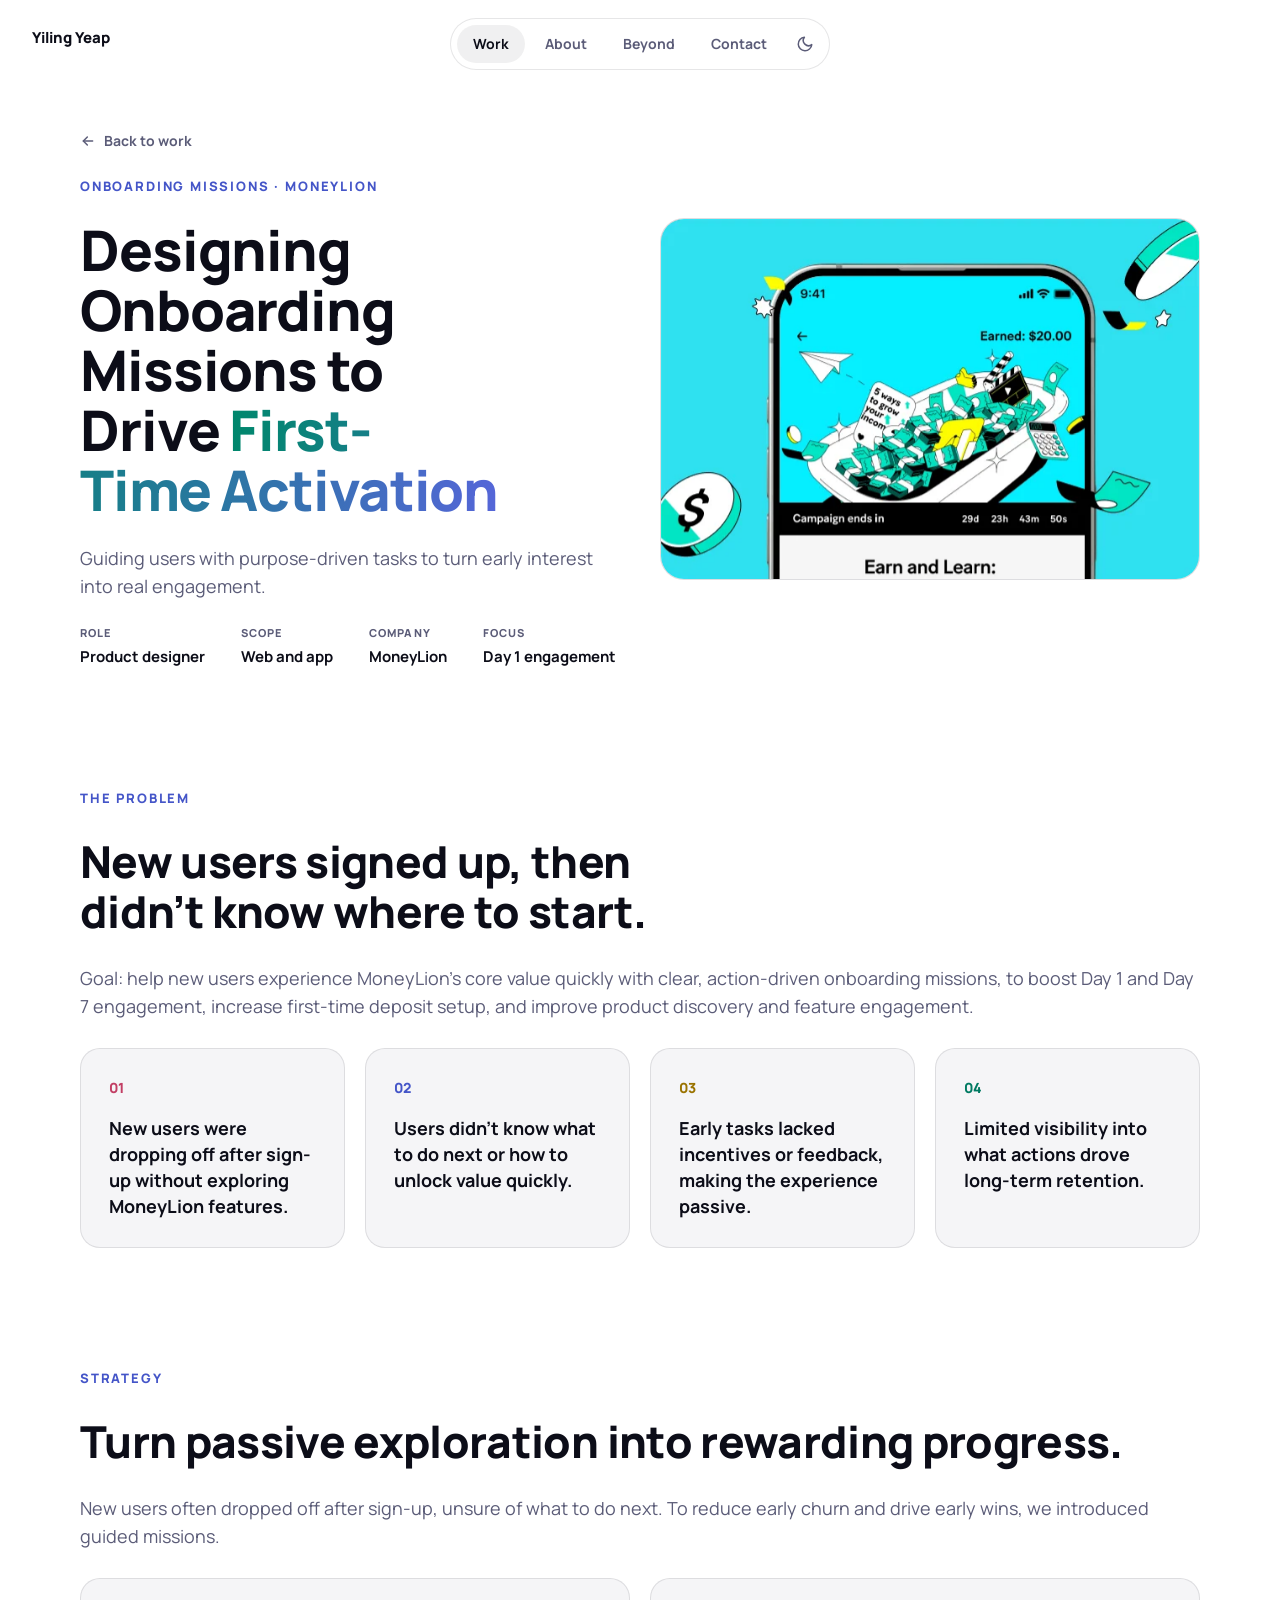
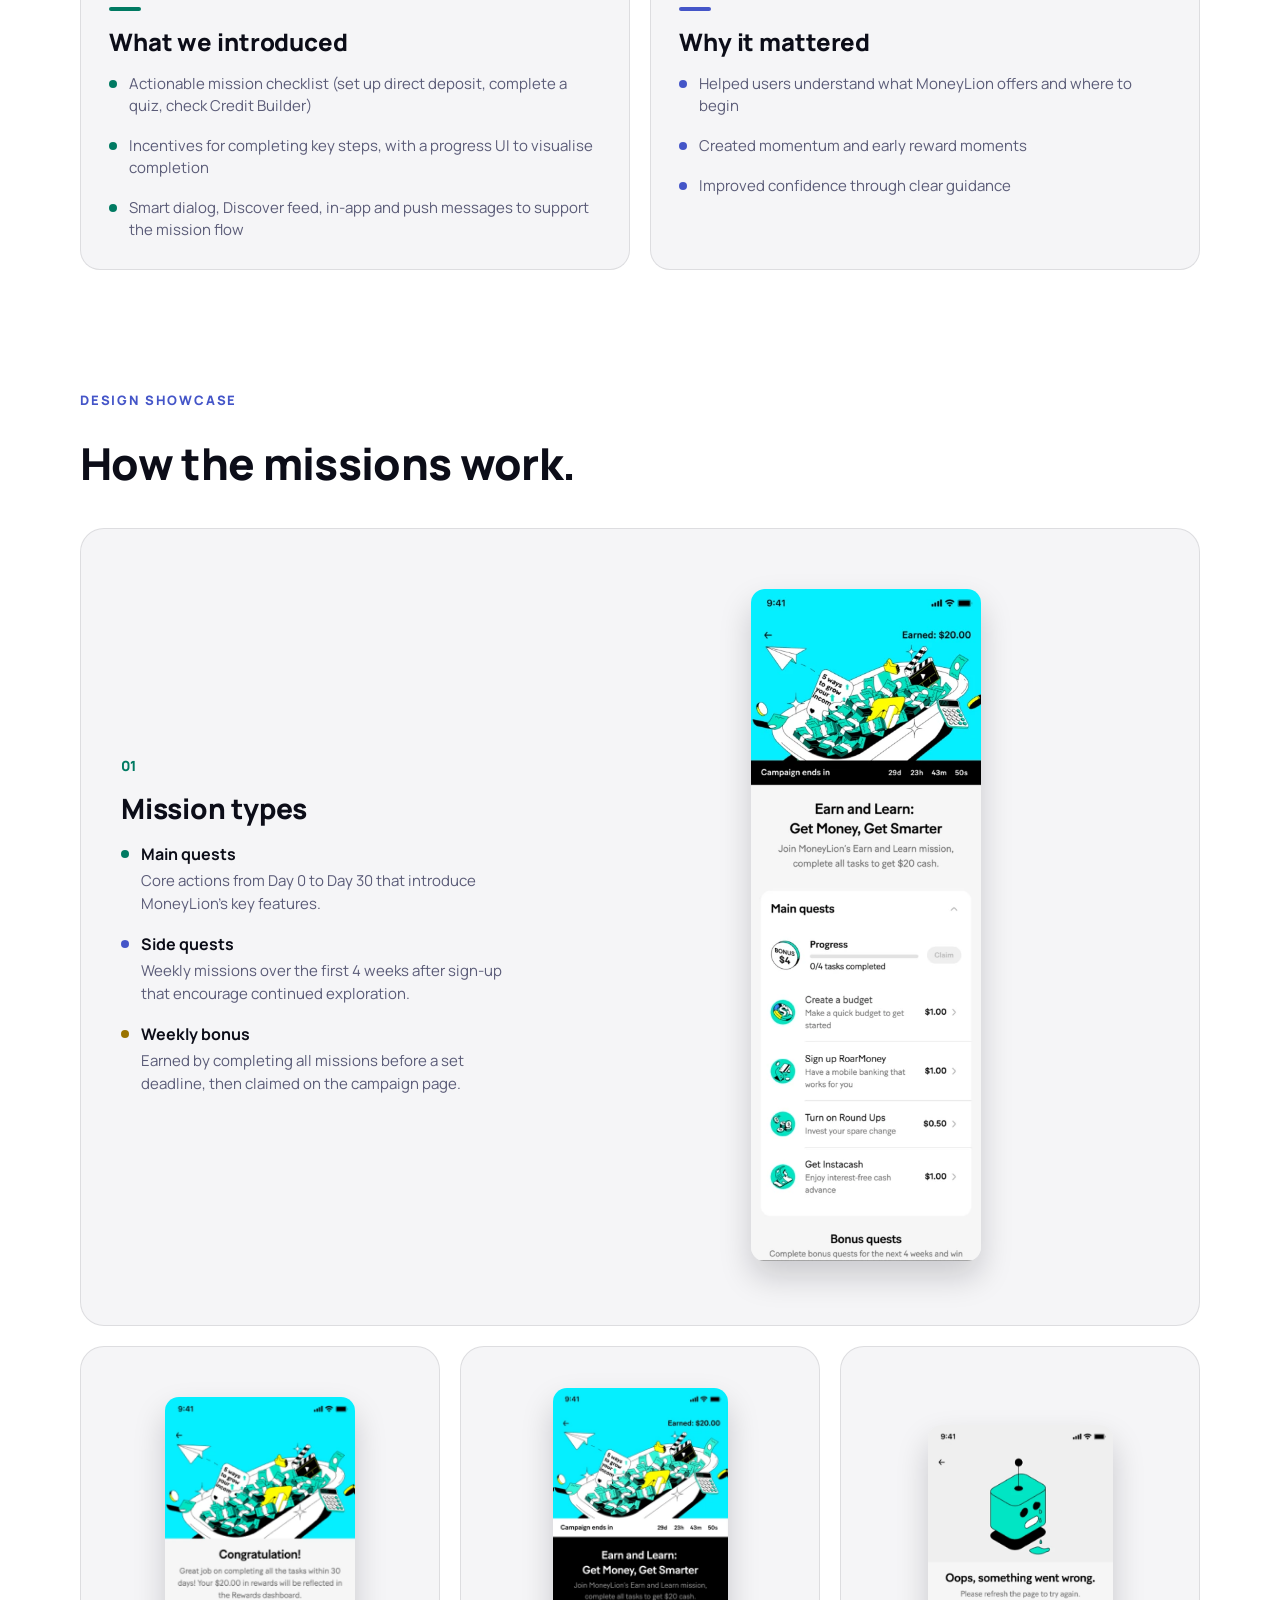
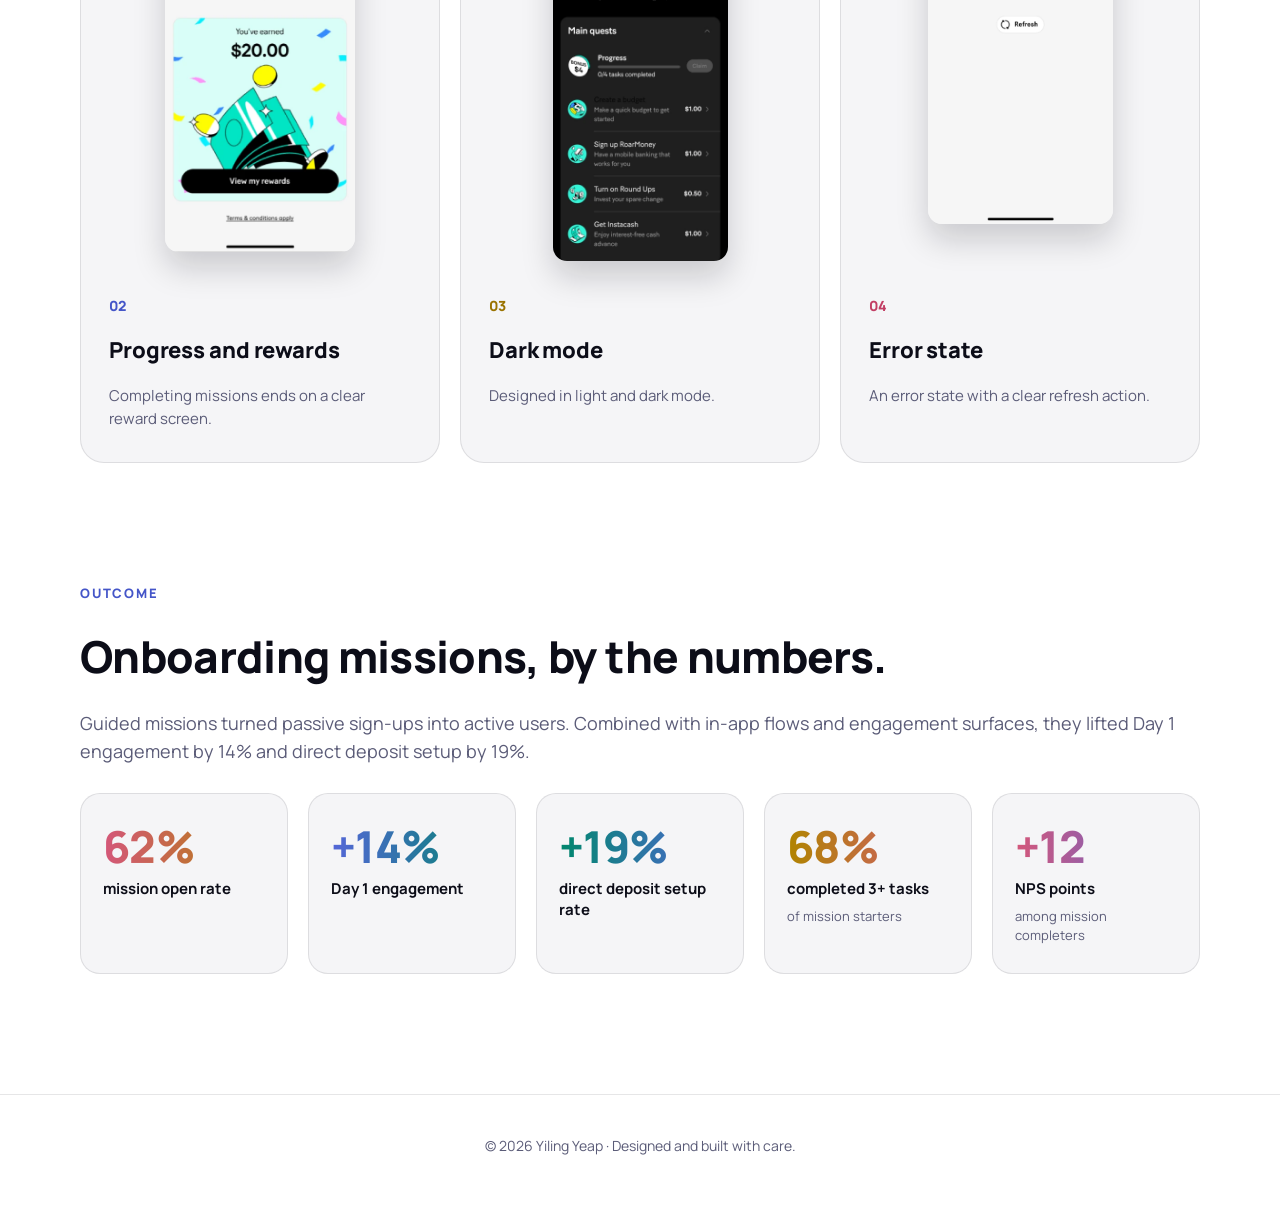
==== commit b29615b0: "Speed: convert big images to WebP, lazy-load below the fold, non-blocking font Co-Authored-By: Claud" ====
--- a/onboarding.html
+++ b/onboarding.html
@@ -3,6 +3,10 @@
 <head>
 <meta charset="utf-8">
 <meta name="viewport" content="width=device-width,initial-scale=1">
+<link rel="icon" href="favicon-32.png?v=5" type="image/png" sizes="32x32">
+<link rel="icon" href="favicon-16.png?v=5" type="image/png" sizes="16x16">
+<link rel="shortcut icon" href="favicon.ico?v=5">
+<link rel="apple-touch-icon" href="apple-touch-icon.png?v=5">
 <title>Onboarding Missions · Yiling Yeap</title>
 <meta name="description" content="Designing MoneyLion Onboarding Missions: purpose-driven tasks that turn early interest into first-time activation. A case study by Yiling Yeap.">
 <meta property="og:title" content="Onboarding Missions · Yiling Yeap">
@@ -15,7 +19,8 @@
 </script>
 <link rel="preconnect" href="https://fonts.googleapis.com">
 <link rel="preconnect" href="https://fonts.gstatic.com" crossorigin>
-<link href="https://fonts.googleapis.com/css2?family=Manrope:wght@400;500;700;800&display=swap" rel="stylesheet">
+<link rel="preload" as="style" href="https://fonts.googleapis.com/css2?family=Manrope:wght@400;500;700;800&display=swap" onload="this.onload=null;this.rel='stylesheet'">
+<noscript><link rel="stylesheet" href="https://fonts.googleapis.com/css2?family=Manrope:wght@400;500;700;800&display=swap"></noscript>
 <style>/* critical fallback: keeps the theme toggle from ever rendering as an unstyled button */
 .theme-toggle{width:36px;height:36px;padding:0;margin:0;border:0;background:none;color:inherit;font:inherit;display:inline-grid;place-items:center;cursor:pointer;vertical-align:middle}
 .theme-toggle svg{width:18px;height:18px;display:block}
@@ -23,7 +28,7 @@
 html[data-theme="light"] .theme-toggle .i-sun{display:none}
 html[data-theme="light"] .theme-toggle .i-moon{display:block}</style>
 <!-- Cache-busting: bump ?v= on style.css and script.js (here and below) whenever either file changes -->
-<link rel="stylesheet" href="style.css?v=20261031e">
+<link rel="stylesheet" href="style.css?v=20261101a">
 </head>
 <body class="case">
 
@@ -51,7 +56,7 @@
         <div><dt>Focus</dt><dd>Day 1 engagement</dd></div>
       </dl>
     </div>
-    <div class="vis cs-hero-vis"><img src="assets/onboarding.png" alt="MoneyLion Earn and Learn onboarding mission screen" width="640" height="429"></div>
+    <div class="vis cs-hero-vis"><img fetchpriority="high" src="assets/onboarding.webp?v=20261101a" alt="MoneyLion Earn and Learn onboarding mission screen" width="640" height="429"></div>
   </div>
 </header>
 
@@ -96,23 +101,23 @@
             <li class="a-yellow"><b>Weekly bonus</b><span>Earned by completing all missions before a set deadline, then claimed on the campaign page.</span></li>
           </ul>
         </div>
-        <div class="stage s-mint wide-stage"><img class="screen sc-dash" src="assets/onboarding-dashboard.png?v=20261031e" alt="MoneyLion Earn and Learn mission dashboard showing main quests, a progress bar and tasks to complete" width="345" height="1007" loading="lazy"></div>
+        <div class="stage s-mint wide-stage"><img class="screen sc-dash" src="assets/onboarding-dashboard.webp?v=20261101a" alt="MoneyLion Earn and Learn mission dashboard showing main quests, a progress bar and tasks to complete" width="345" height="1007" loading="lazy"></div>
       </article>
       <div class="cs-grid g3 shots tall">
       <article class="cs-card show a-peri">
-        <div class="stage s-peri"><img class="screen sc-reward" src="assets/onboarding-reward.png?v=20261031e" alt="MoneyLion congratulations screen after completing missions, showing $20.00 earned and a View my rewards button" width="418" height="1001" loading="lazy"></div>
+        <div class="stage s-peri"><img class="screen sc-reward" src="assets/onboarding-reward.webp?v=20261101a" alt="MoneyLion congratulations screen after completing missions, showing $20.00 earned and a View my rewards button" width="418" height="1001" loading="lazy"></div>
         <p class="cs-num">02</p>
         <h3>Progress and rewards</h3>
         <p class="cap">Completing missions ends on a clear reward screen.</p>
       </article>
       <article class="cs-card show a-yellow">
-        <div class="stage s-yellow"><img class="screen sc-dark" src="assets/onboarding-dark.png?v=20261031e" alt="MoneyLion mission dashboard in dark mode" width="368" height="995" loading="lazy"></div>
+        <div class="stage s-yellow"><img class="screen sc-dark" src="assets/onboarding-dark.webp?v=20261101a" alt="MoneyLion mission dashboard in dark mode" width="368" height="995" loading="lazy"></div>
         <p class="cs-num">03</p>
         <h3>Dark mode</h3>
         <p class="cap">Designed in light and dark mode.</p>
       </article>
       <article class="cs-card show a-pink">
-        <div class="stage s-pink"><img class="screen sc-err" src="assets/onboarding-error.png?v=20261031e" alt="MoneyLion error screen reading Oops, something went wrong, with a Refresh button" width="463" height="1000" loading="lazy"></div>
+        <div class="stage s-pink"><img class="screen sc-err" src="assets/onboarding-error.webp?v=20261101a" alt="MoneyLion error screen reading Oops, something went wrong, with a Refresh button" width="463" height="1000" loading="lazy"></div>
         <p class="cs-num">04</p>
         <h3>Error state</h3>
         <p class="cap">An error state with a clear refresh action.</p>
@@ -140,6 +145,6 @@
 
 <footer class="cs-foot"><p>© 2026 Yiling Yeap · Designed and built with care.</p></footer>
 
-<script src="script.js?v=20261031e"></script>
+<script src="script.js?v=20261101a"></script>
 </body>
 </html>
